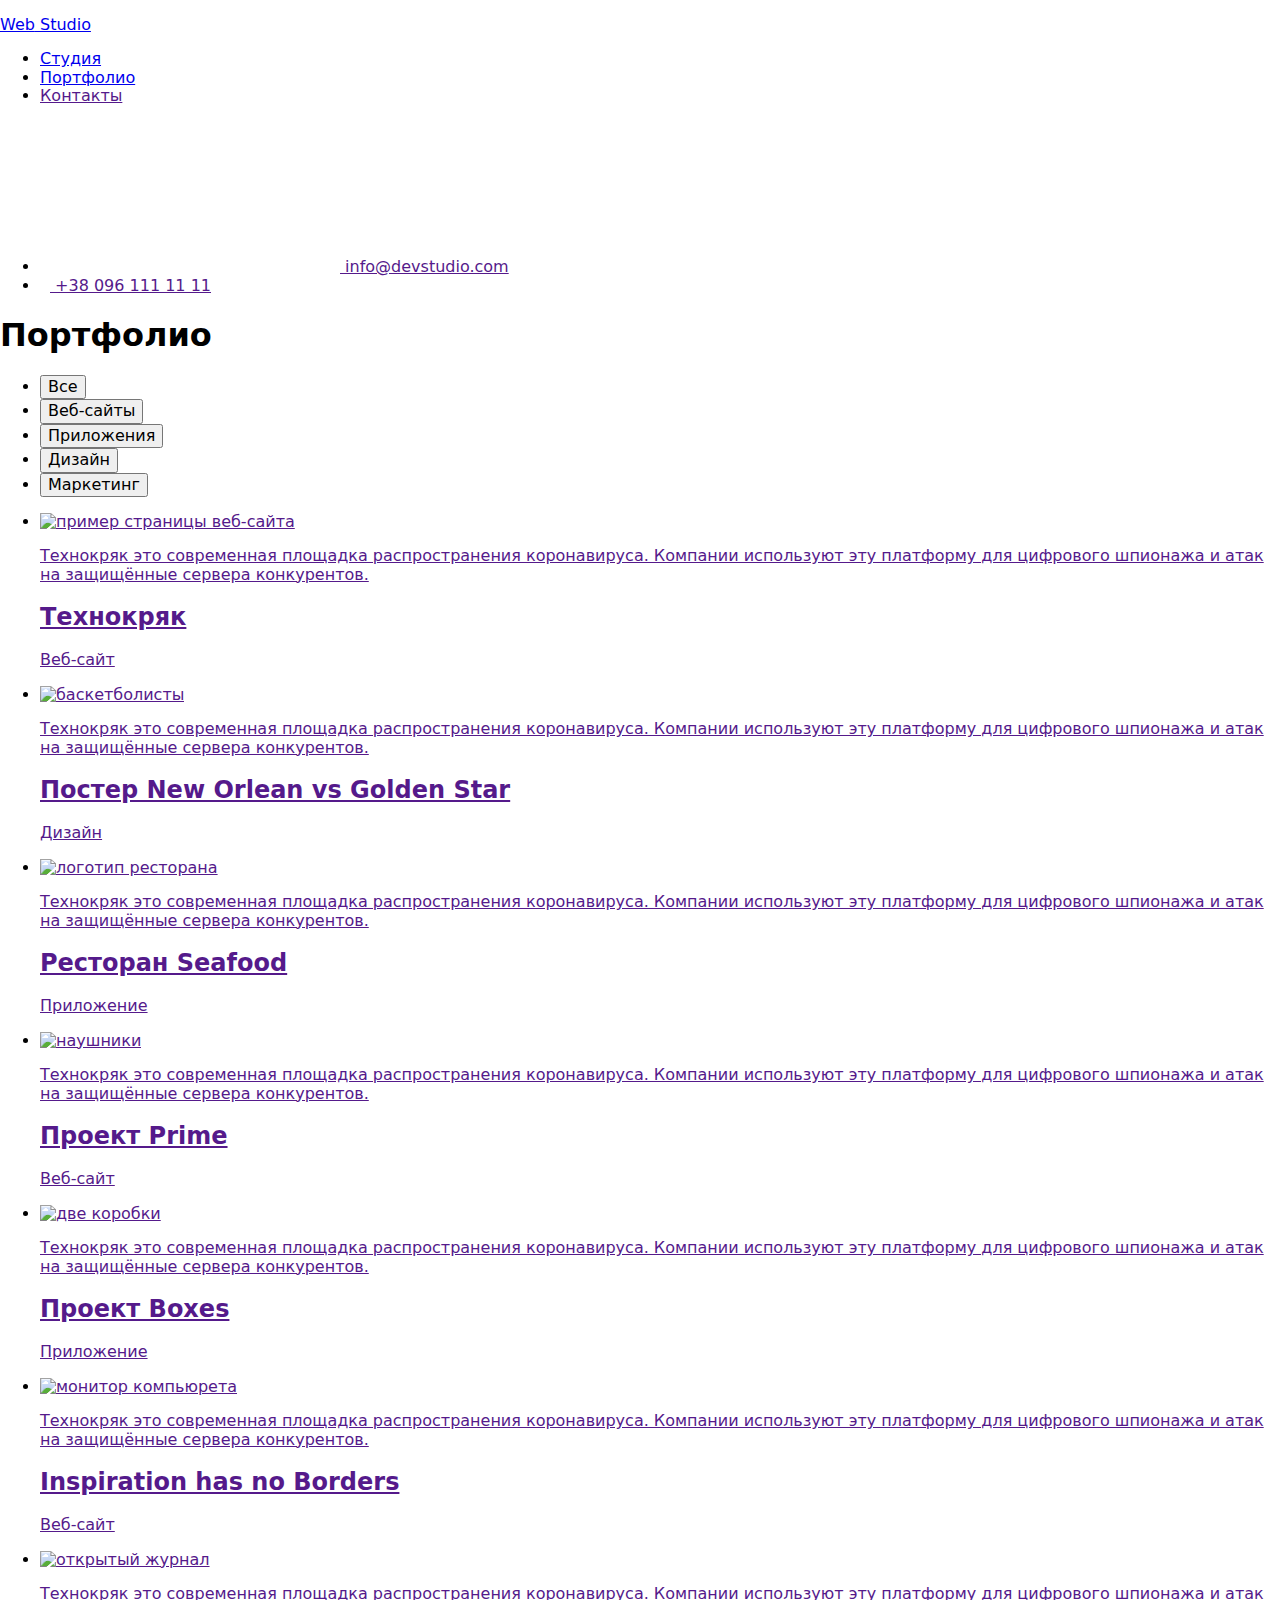
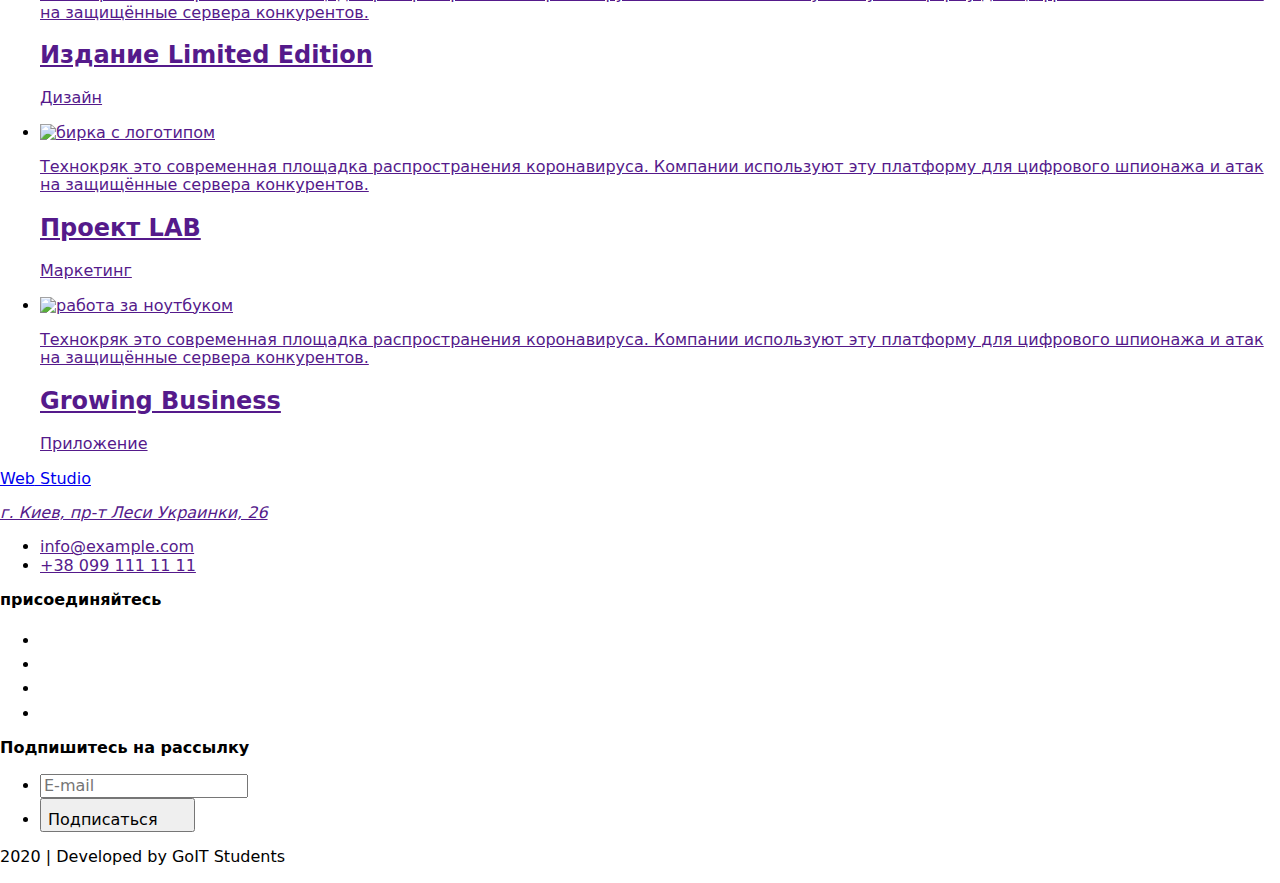
==== portfolio.html @ c58aa024 "Переносит файлы из 6дз в 7дз" ====
<!DOCTYPE html>
<html lang="ru">
  <head>
    <meta charset="UTF-8" />
    <meta name="viewport" content="width=device-width, initial-scale=1.0" />
    <title>Document</title>
    <link
      href="https://fonts.googleapis.com/css2?family=Raleway:wght@700&family=Roboto:wght@400;500;700;900&display=swap"
      rel="stylesheet"
    />
    <link
      rel="stylesheet"
      href="https://cdnjs.cloudflare.com/ajax/libs/modern-normalize/0.6.0/modern-normalize.min.css"
    />
    <link rel="stylesheet" href="./css/styles.css" />
  </head>

  <body>
    <!--Шапка сайта-->
    <header class="page-header">
      <div class="container main-nav">
        <nav class="nav">
          <a href="./" class="logo">
            <p class="logo-words">
              <span class="logo-accent">Web</span> Studio
            </p>
          </a>
          <ul class="site-nav list">
            <li class="item">
              <a href="./index.html" class="link">Студия</a>
            </li>
            <li class="item">
              <a href="./portfolio.html" class="link current">Портфолио</a>
            </li>
            <li class="item"><a href="" class="link">Контакты</a></li>
          </ul>
        </nav>
        <ul class="contacts">
          <li class="item">
            <a href="" class="link">
              <svg class="link-icon">
                <use href="./images/sprite.svg#icon-envelope"></use>
                <desc>электронная почта</desc>
              </svg>
              info@devstudio.com
            </a>
          </li>
          <li class="item">
            <a href="" class="link">
              <svg class="link-icon" width="10" height="14.94">
                <use href="./images/sprite.svg#icon-smartphone"></use>
                <desc>смартфон</desc>
              </svg>
              +38 096 111 11 11
            </a>
          </li>
        </ul>
      </div>
    </header>

    <main>
      <section class="works">
        <div class="container">
          <h1 class="works-title visually-hidden">Портфолио</h1>

          <!--Фильтр-->
          <ul class="button list">
            <li class="button-element">
              <button type="button" class="button primary">Все</button>
            </li>
            <li class="button-element">
              <button type="button" class="button primary">Веб-сайты</button>
            </li>
            <li class="button-element">
              <button type="button" class="button primary">Приложения</button>
            </li>
            <li class="button-element">
              <button type="button" class="button primary">Дизайн</button>
            </li>
            <li class="button-element">
              <button type="button" class="button primary">Маркетинг</button>
            </li>
          </ul>

          <!--Портфолио-->

          <ul class="work-roster list">
            <li class="item shadow">
              <a href="" class="portfolio style">
                <div class="overlay-hover">
                  <img
                    class="img"
                    src="./images/img-one.jpg"
                    alt="пример страницы веб-сайта"
                  />
                  <p class="text-hover">
                    Технокряк это современная площадка распространения
                    коронавируса. Компании используют эту платформу для
                    цифрового шпионажа и атак на защищённые сервера конкурентов.
                  </p>
                </div>
                <div class="card">
                  <h2 class="title">Технокряк</h2>
                  <p class="text">
                    Веб-сайт
                  </p>
                </div>
              </a>
            </li>
            <li class="item shadow">
              <a href="" class="portfolio style">
                <div class="overlay-hover">
                  <img
                    class="img"
                    src="./images/star.jpg"
                    alt="баскетболисты"
                  />
                  <p class="text-hover information">
                    Технокряк это современная площадка распространения
                    коронавируса. Компании используют эту платформу для
                    цифрового шпионажа и атак на защищённые сервера конкурентов.
                  </p>
                </div>
                <div class="card">
                  <h2 class="title">Постер New Orlean vs Golden Star</h2>
                  <p class="text">
                    Дизайн
                  </p>
                </div>
              </a>
            </li>
            <li class="item shadow">
              <a href="" class="portfolio style">
                <div class="overlay-hover">
                  <img
                    class="img"
                    src="./images/seafood.jpg"
                    alt="логотип ресторана"
                  />
                  <p class="text-hover information">
                    Технокряк это современная площадка распространения
                    коронавируса. Компании используют эту платформу для
                    цифрового шпионажа и атак на защищённые сервера конкурентов.
                  </p>
                </div>
                <div class="card">
                  <h2 class="title">Ресторан Seafood</h2>
                  <p class="text">
                    Приложение
                  </p>
                </div>
              </a>
            </li>
            <li class="item shadow">
              <a href="" class="portfolio style">
                <div class="overlay-hover">
                  <img class="img" src="./images/prime.jpg" alt="наушники" />
                  <p class="text-hover information">
                    Технокряк это современная площадка распространения
                    коронавируса. Компании используют эту платформу для
                    цифрового шпионажа и атак на защищённые сервера конкурентов.
                  </p>
                </div>
                <div class="card">
                  <h2 class="title">Проект Prime</h2>
                  <p class="text">
                    Веб-сайт
                  </p>
                </div>
              </a>
            </li>
            <li class="item shadow">
              <a href="" class="portfolio style">
                <div class="overlay-hover">
                  <img class="img" src="./images/boxes.jpg" alt="две коробки" />
                  <p class="text-hover information">
                    Технокряк это современная площадка распространения
                    коронавируса. Компании используют эту платформу для
                    цифрового шпионажа и атак на защищённые сервера конкурентов.
                  </p>
                </div>
                <div class="card">
                  <h2 class="title">Проект Boxes</h2>
                  <p class="text">
                    Приложение
                  </p>
                </div>
              </a>
            </li>
            <li class="item shadow">
              <a href="" class="portfolio style">
                <div class="overlay-hover">
                  <img
                    class="img"
                    src="./images/borders.jpg"
                    alt="монитор компьюрета"
                  />
                  <p class="text-hover information">
                    Технокряк это современная площадка распространения
                    коронавируса. Компании используют эту платформу для
                    цифрового шпионажа и атак на защищённые сервера конкурентов.
                  </p>
                </div>
                <div class="card">
                  <h2 class="title">Inspiration has no Borders</h2>
                  <p class="text">
                    Веб-сайт
                  </p>
                </div>
              </a>
            </li>
            <li class="item shadow">
              <a href="" class="portfolio style">
                <div class="overlay-hover">
                  <img
                    class="img"
                    src="./images/limited-edition.jpg"
                    alt="открытый журнал"
                  />
                  <p class="text-hover information">
                    Технокряк это современная площадка распространения
                    коронавируса. Компании используют эту платформу для
                    цифрового шпионажа и атак на защищённые сервера конкурентов.
                  </p>
                </div>
                <div class="card">
                  <h2 class="title">Издание Limited Edition</h2>
                  <p class="text">
                    Дизайн
                  </p>
                </div>
              </a>
            </li>
            <li class="item shadow">
              <a href="" class="portfolio style">
                <div class="overlay-hover">
                  <img
                    class="img"
                    src="./images/lab.jpg"
                    alt="бирка с логотипом"
                  />
                  <p class="text-hover information">
                    Технокряк это современная площадка распространения
                    коронавируса. Компании используют эту платформу для
                    цифрового шпионажа и атак на защищённые сервера конкурентов.
                  </p>
                </div>
                <div class="card">
                  <h2 class="title">Проект LAB</h2>
                  <p class="text">
                    Маркетинг
                  </p>
                </div>
              </a>
            </li>
            <li class="item shadow">
              <a href="" class="portfolio style">
                <div class="overlay-hover">
                  <img
                    class="img"
                    src="./images/growing-business.jpg"
                    alt="работа за ноутбуком"
                  />
                  <p class="text-hover information">
                    Технокряк это современная площадка распространения
                    коронавируса. Компании используют эту платформу для
                    цифрового шпионажа и атак на защищённые сервера конкурентов.
                  </p>
                </div>
                <div class="card">
                  <h2 class="title">Growing Business</h2>
                  <p class="text">
                    Приложение
                  </p>
                </div>
              </a>
            </li>
          </ul>
        </div>
      </section>
    </main>

    <!--Футер-->
    <!--Футер-->
    <footer class="footer">
      <div class="container">
        <div class="main-footer">
          <div>
            <a href="/" class="footer-logo hover">
              <p class="footer-words"><span class="accent">Web</span> Studio</p>
            </a>

            <address class="address">
              <a href="" class="address-list"
                >г. Киев, пр-т Леси Украинки, 26 <br />
              </a>
            </address>
            <ul class="address-link">
              <li>
                <a href="" class="address-contact">info@example.com</a>
              </li>
              <li>
                <a href="" class="address-contact">+38 099 111 11 11</a>
              </li>
            </ul>
          </div>
          <div class="">
            <div class="subscription-hover">
              <b class="subscription hover">присоединяйтесь</b>
            </div>
            <ul class="list main-network">
              <li class="network">
                <a
                  href=""
                  class="item item-icon"
                  aria-label="Ссылка на Instagram"
                >
                  <svg width="20" height="20" class="icon-color">
                    <use href="./images/sprite.svg#icon-instagram-2"></use>
                    <desc>инстаграм</desc>
                  </svg>
                </a>
              </li>
              <li class="network">
                <a
                  href=""
                  class="item item-icon"
                  aria-label="Ссылка на Twitter"
                >
                  <svg width="20" height="20" class="icon-color">
                    <use href="./images/sprite.svg#icon-twitter-1"></use>
                    <desc>твиттер</desc>
                  </svg>
                </a>
              </li>
              <li class="network">
                <a
                  href=""
                  class="item item-icon"
                  aria-label="Ссылка на Facebook"
                >
                  <svg width="20" height="20" class="icon-color">
                    <use href="./images/sprite.svg#icon-facebook-1"></use>
                    <desc>фейсбук</desc>
                  </svg>
                </a>
              </li>
              <li class="network">
                <a
                  href=""
                  class="item item-icon"
                  aria-label="Ссылка на LinkedIn"
                >
                  <svg width="20" height="20" class="icon-color">
                    <use href="./images/sprite.svg#icon-linkedin-1"></use>
                    <desc lang="en">LinkedIn</desc>
                  </svg>
                </a>
              </li>
            </ul>
          </div>
          <div class="footer-contacts">
            <b class="subscription hover">Подпишитесь на рассылку</b>
            <form autocomplete="off">
              <ul class="submit-list">
                <li class="submit-element">
                  <input
                    class="submit-mail"
                    id="mail"
                    type="email"
                    name="mail"
                    placeholder="E-mail"
                  />
                </li>
                <li>
                  <button class="submit submit-button" type="submit">
                    Подписаться
                    <svg width="24" height="24" class="">
                      <use href="./images/sprite.svg#icon-icon-send"></use>
                    </svg>
                  </button>
                </li>
              </ul>
            </form>
          </div>
        </div>
        <p class="developed container">2020 | Developed by GoIT Students</p>
      </div>
    </footer>
  </body>
</html>
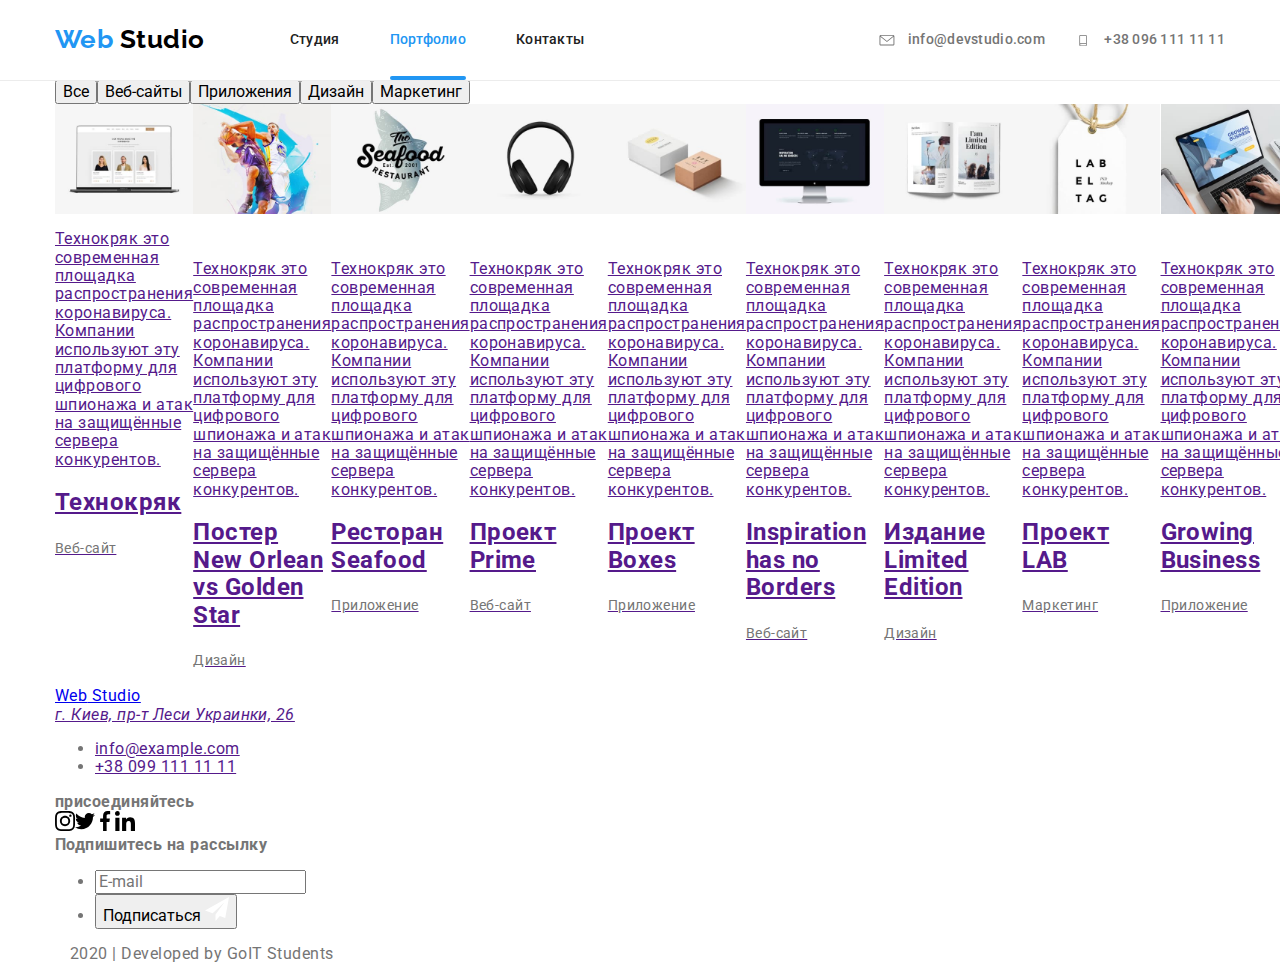
==== commit a4aa9566: "Вносит правки по стилям" ====
--- a/portfolio.html
+++ b/portfolio.html
@@ -12,7 +12,7 @@
       rel="stylesheet"
       href="https://cdnjs.cloudflare.com/ajax/libs/modern-normalize/0.6.0/modern-normalize.min.css"
     />
-    <link rel="stylesheet" href="./css/styles.css" />
+    <link rel="stylesheet" href="./css/main.min.css" />
   </head>
 
   <body>
--- a/css/main.min.css
+++ b/css/main.min.css
@@ -0,0 +1,2 @@
+.visually-hidden{position:absolute;width:1px;height:1px;margin:-1px;border:0px;padding:0px;clip:rect(0 0 0 0);overflow:hidden}.list{display:-webkit-box;display:-ms-flexbox;display:flex;padding:0;margin:0;list-style:none}.logo-words,.footer-words{margin-top:0px;margin-bottom:0px}.img,.img-list,.img-team{display:block;max-width:100%;height:auto}.element{width:270px}.element+.element{margin-left:30px}.shadow-box{-webkit-box-shadow:0px 2px 1px rgba(0,0,0,0.2),0px 1px 1px rgba(0,0,0,0.14),0px 1px 3px rgba(0,0,0,0.12);box-shadow:0px 2px 1px rgba(0,0,0,0.2),0px 1px 1px rgba(0,0,0,0.14),0px 1px 3px rgba(0,0,0,0.12)}body{color:#757575;background-color:#fff;font-family:Roboto, sans-serif;letter-spacing:0.03em;padding-top:80px}.container{width:1200px;padding-left:15px;padding-right:15px;margin:0 auto}.page-header{position:fixed;width:100%;top:0;left:0;background-color:#fff;border-bottom:1px solid #ececec;z-index:100}.main-nav{display:-webkit-box;display:-ms-flexbox;display:flex;-webkit-box-align:center;-ms-flex-align:center;align-items:center}.nav{display:-webkit-box;display:-ms-flexbox;display:flex}.logo{display:block;padding-top:24px;padding-bottom:25px;margin-top:0px;margin-bottom:0px;color:#000000;font-family:Raleway, sans-serif;font-weight:700;font-size:26px;line-height:1.18;text-decoration:none;-webkit-transition:color 250ms cubic-bezier(0.4, 0, 0.2, 1);transition:color 250ms cubic-bezier(0.4, 0, 0.2, 1)}.logo:hover,.logo:focus{color:#2196f3}.logo-accent{color:#2196f3}.contacts{display:-webkit-box;display:-ms-flexbox;display:flex;padding:0;list-style:none;margin-left:auto;margin-top:0;margin-bottom:0;font-weight:500;font-size:14px;line-height:1.14}.contacts .item+.item{margin-left:30px}.contacts .link{display:block;padding-top:32px;padding-bottom:32px;color:#757575;letter-spacing:0.02em;text-decoration:none;-webkit-transition:color 250ms cubic-bezier(0.4, 0, 0.2, 1);transition:color 250ms cubic-bezier(0.4, 0, 0.2, 1)}.contacts .link:hover,.contacts .link:focus{color:#2196f3}.link-icon{width:16px;height:11.2px}.link .link-icon{fill:currentColor;margin-right:10px;vertical-align:middle;-webkit-transition:fill 250ms cubic-bezier(0.4, 0, 0.2, 1);transition:fill 250ms cubic-bezier(0.4, 0, 0.2, 1)}.link .link-icon:hover .link-icon{fill:#2196f3}.nav .site-nav{padding-left:85px}.nav .site-nav{display:-webkit-box;display:-ms-flexbox;display:flex;font-weight:500;font-size:14px;line-height:1.14;text-decoration:none}.site-nav .item+.item{margin-left:50px}.site-nav .link{display:block;padding-top:32px;padding-bottom:32px;color:#212121;letter-spacing:0.02em;text-decoration:none;-webkit-transition:color 250ms cubic-bezier(0.4, 0, 0.2, 1);transition:color 250ms cubic-bezier(0.4, 0, 0.2, 1)}.site-nav .link:hover,.site-nav .link:focus{color:#2196f3}.site-nav .link.current{color:#2196f3}.site-nav .current{position:relative}.site-nav .current::after{content:'';position:absolute;bottom:0;left:0;width:100%;height:4px;background:#2196f3;border-radius:2px}.hero{text-align:center}.hero-container{padding-top:200px;padding-bottom:200px}.overlay{margin-left:auto;margin-right:auto;height:600px;max-width:1600px;background-color:#2f303a;background-image:-webkit-gradient(linear, left top, right top, from(rgba(47,48,58,0.8)), to(rgba(47,48,58,0.8))),url(../images/header.jpg);background-image:linear-gradient(to right, rgba(47,48,58,0.8), rgba(47,48,58,0.8)),url(../images/header.jpg);background-size:cover;background-position:center;background-repeat:no-repeat}.hero-title{margin:0px;padding-bottom:30px;color:#fff;letter-spacing:0.06em;font-weight:900;font-size:44px;line-height:1.36;text-transform:uppercase}.section{padding-top:94px;padding-bottom:94px}.section-title{margin-top:0px;margin-bottom:50px;color:#212121;font-weight:700;font-size:36px;line-height:1.16;text-align:center}.font{font-weight:700;font-size:14px;line-height:1.14;text-transform:uppercase}.feature-list .title{color:#212121;font-weight:700;font-size:14px;line-height:1.14;text-transform:uppercase}.feature-list{display:-webkit-box;display:-ms-flexbox;display:flex}.feature-list .text{margin-top:0px;margin-bottom:0px}.feature-list .title,.team-list .title{margin-top:0px;margin-bottom:10px}.text{font-size:14px;line-height:1.7;font-family:Roboto;font-weight:400;letter-spacing:0.03em;color:#757575}.advantages{display:-webkit-box;display:-ms-flexbox;display:flex;margin-bottom:30px;-webkit-box-pack:center;-ms-flex-pack:center;justify-content:center;-webkit-box-align:center;-ms-flex-align:center;align-items:center;height:120px;background:#f5f4fa;border-radius:4px}.information{padding-top:30px}.work-list,.team-list{display:-webkit-box;display:-ms-flexbox;display:flex}.work-list .title{margin-top:0px;margin-bottom:0px;background:rgba(47,48,58,0.8);color:#fff;font-weight:700;font-size:14px;line-height:1.14;text-align:center;text-transform:uppercase}.activity{position:relative;width:370px}.working{position:absolute;bottom:0;width:100%;padding:27px 0px 27px 0px}
+/*# sourceMappingURL=main.min.css.map */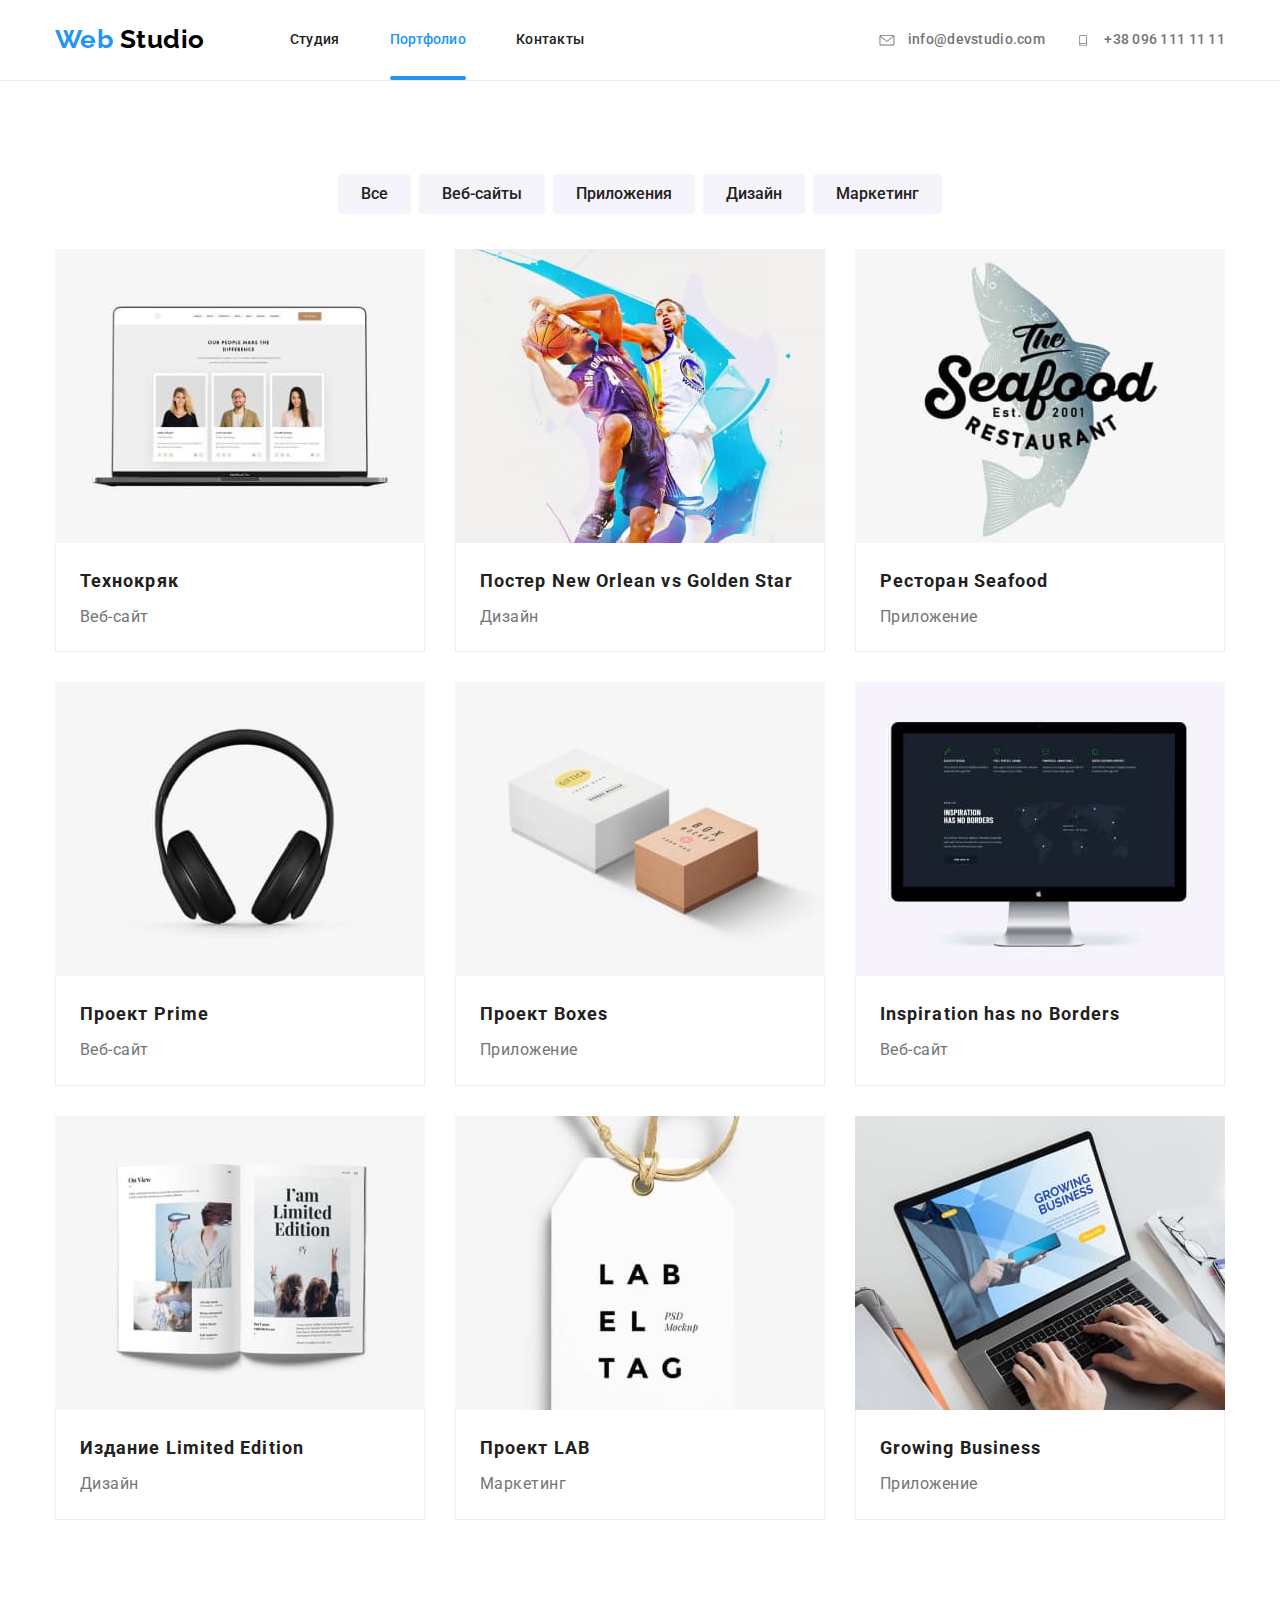
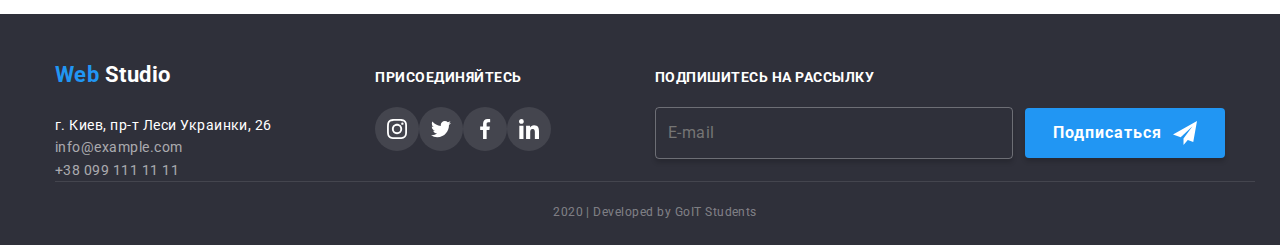
==== commit d367c140: "Создает в sass папки и файлы" ====
--- a/portfolio.html
+++ b/portfolio.html
@@ -12,7 +12,7 @@
       rel="stylesheet"
       href="https://cdnjs.cloudflare.com/ajax/libs/modern-normalize/0.6.0/modern-normalize.min.css"
     />
-    <link rel="stylesheet" href="./css/main.min.css" />
+    <link rel="stylesheet" href="./css/portfolio.min.css" />
   </head>
 
   <body>
--- a/css/portfolio.min.css
+++ b/css/portfolio.min.css
@@ -0,0 +1,2 @@
+.visually-hidden{position:absolute;width:1px;height:1px;margin:-1px;border:0px;padding:0px;clip:rect(0 0 0 0);overflow:hidden}.list{display:-webkit-box;display:-ms-flexbox;display:flex;padding:0;margin:0;list-style:none}.logo-words,.footer-words{margin-top:0px;margin-bottom:0px}.img,.img-list,.img-team{display:block;max-width:100%;height:auto}.element{width:270px}.element+.element{margin-left:30px}.shadow-box{-webkit-box-shadow:0px 2px 1px rgba(0,0,0,0.2),0px 1px 1px rgba(0,0,0,0.14),0px 1px 3px rgba(0,0,0,0.12);box-shadow:0px 2px 1px rgba(0,0,0,0.2),0px 1px 1px rgba(0,0,0,0.14),0px 1px 3px rgba(0,0,0,0.12)}body{color:#757575;background-color:#fff;font-family:Roboto, sans-serif;letter-spacing:0.03em;padding-top:80px}.container{width:1200px;padding-left:15px;padding-right:15px;margin:0 auto}.backdrop{position:fixed;z-index:100;top:0;left:0;width:100%;height:100%;background-color:rgba(0,0,0,0.2);opacity:1;-webkit-transition:opacity 250ms cubic-bezier(0.4, 0, 0.2, 1);transition:opacity 250ms cubic-bezier(0.4, 0, 0.2, 1)}.backdrop.is-hidden{opacity:0;pointer-events:none}.backdrop.is-hidden .modal{-webkit-transform:translate(-50%, -50%) scale(0.9);transform:translate(-50%, -50%) scale(0.9)}.modal{position:absolute;left:50%;top:50%;-webkit-transform:translate(-50%, -50%) scale(1);transform:translate(-50%, -50%) scale(1);min-width:528px;min-height:581px;background:#fff;-webkit-box-shadow:0px 2px 1px rgba(0,0,0,0.2),0px 1px 1px rgba(0,0,0,0.14),0px 1px 3px rgba(0,0,0,0.12);box-shadow:0px 2px 1px rgba(0,0,0,0.2),0px 1px 1px rgba(0,0,0,0.14),0px 1px 3px rgba(0,0,0,0.12);border-radius:4px}.modal-text{margin-top:0;margin-bottom:30px;font-family:Roboto;font-weight:700;font-size:20px;line-height:1.15;text-align:center;letter-spacing:0.03em;color:#212121}.form{width:528px;padding:40px;margin-left:auto;margin-right:auto;text-align:center}.form-field{position:relative;display:-webkit-box;display:-ms-flexbox;display:flex;-webkit-box-orient:vertical;-webkit-box-direction:normal;-ms-flex-direction:column;flex-direction:column;margin-bottom:28px}.form-comment{display:-webkit-box;display:-ms-flexbox;display:flex;-webkit-box-orient:vertical;-webkit-box-direction:normal;-ms-flex-direction:column;flex-direction:column;margin-bottom:20px}.form-lable{position:absolute;top:50%;left:42px;-webkit-transform:translateY(-50%);transform:translateY(-50%);margin-bottom:4px;-webkit-transition:-webkit-transform 250ms cubic-bezier(0.4, 0, 0.2, 1);transition:-webkit-transform 250ms cubic-bezier(0.4, 0, 0.2, 1);transition:transform 250ms cubic-bezier(0.4, 0, 0.2, 1);transition:transform 250ms cubic-bezier(0.4, 0, 0.2, 1), -webkit-transform 250ms cubic-bezier(0.4, 0, 0.2, 1)}.form-input{margin:0;padding-top:11px;padding-right:16px;padding-left:42px;padding-bottom:11px;border:1px solid rgba(33,33,33,0.2);border-radius:4px}.form-input:focus{border:1px solid #2196f3}.form-input:focus+.form-lable,.form-input:not(:placeholder-shown)+.form-lable{-webkit-transform:translateY(-50px);transform:translateY(-50px);left:16px;color:#2196f3}.form-icon{display:inline-block;position:absolute;top:50%;left:16px;-webkit-transform:translateY(-50%);transform:translateY(-50%);fill:#000000}.form-input:focus ~ .form-icon{fill:#2196f3}textarea{resize:none;padding:12px 16px;border:1px solid rgba(33,33,33,0.2);border-radius:4px}.lable{display:-webkit-box;display:-ms-flexbox;display:flex;-webkit-box-pack:center;-ms-flex-pack:center;justify-content:center;-webkit-box-align:center;-ms-flex-align:center;align-items:center;margin-bottom:30px;font-family:Roboto;font-weight:400;font-size:14px;line-height:1.71;letter-spacing:0.03em;color:#757575}.checkbox{position:absolute;width:1px;height:1px;margin:-1px;border:0px;padding:0px;clip:rect(0 0 0 0);overflow:hidden}.checkbox-icon{display:block;margin-right:8.48px;width:15px;height:15px;border:2px solid #000000;border-radius:4px;-webkit-box-shadow:0px 4px 4px rgba(0,0,0,0.25);box-shadow:0px 4px 4px rgba(0,0,0,0.25);-webkit-transition:border-color 250ms cubic-bezier(0.4, 0, 0.2, 1);transition:border-color 250ms cubic-bezier(0.4, 0, 0.2, 1)}.checkbox:checked+.checkbox-icon{background-color:#2196f3;border-color:#2196f3;background-image:url(../images/check.svg);background-size:contain;background-origin:border-box}.agreement{margin-right:4px}.agreement-conditions{-webkit-text-decoration-line:underline;text-decoration-line:underline;color:#2196f3}.submit{padding-top:10px;padding-bottom:10px;padding-right:55px;padding-left:56px;border:#2196f3;-webkit-box-align:center;-ms-flex-align:center;align-items:center;text-align:center;width:200px;height:50px;font-family:Roboto;font-weight:700;font-size:16px;line-height:1.87;letter-spacing:0.06em;color:#fff;background:#2196f3;-webkit-box-shadow:0px 4px 4px rgba(0,0,0,0.15);box-shadow:0px 4px 4px rgba(0,0,0,0.15);border-radius:4px;cursor:pointer}.submit-button{display:-webkit-box;display:-ms-flexbox;display:flex;padding-right:28px;padding-left:28px;-webkit-box-pack:justify;-ms-flex-pack:justify;justify-content:space-between;min-width:200px;cursor:pointer}.close{position:absolute;display:-webkit-box;display:-ms-flexbox;display:flex;-webkit-box-align:center;-ms-flex-align:center;align-items:center;-webkit-box-pack:center;-ms-flex-pack:center;justify-content:center;cursor:pointer;top:-10px;right:-10px;padding:0;border:0;width:30px;height:30px;background-color:#fff;border-radius:50%;-webkit-box-shadow:0px 2px 1px rgba(0,0,0,0.2),0px 1px 1px rgba(0,0,0,0.14),0px 1px 3px rgba(0,0,0,0.12);box-shadow:0px 2px 1px rgba(0,0,0,0.2),0px 1px 1px rgba(0,0,0,0.14),0px 1px 3px rgba(0,0,0,0.12)}.button{display:-webkit-box;display:-ms-flexbox;display:flex;-webkit-box-pack:center;-ms-flex-pack:center;justify-content:center;padding-bottom:34px;border:1px solid transparent;color:#212121;background-color:#fff;font-family:inherit;font-weight:500;font-size:16px;line-height:1.6;text-decoration:none;text-align:center}.button.secondary{display:inline-block;border-radius:4px;padding:10px 32px;min-width:200px;cursor:pointer;color:#fff;background-color:#2196f3;letter-spacing:0.06em;font-weight:700;font-size:16px;line-height:1.88}.button .button-element+.button-element{margin-left:8px}.button.primary{padding:6px 22px;border-radius:4px;min-width:73px;cursor:pointer;color:#212121;background-color:#f5f4fa;-webkit-transition:background-color 250ms cubic-bezier(0.4, 0, 0.2, 1),color 250ms cubic-bezier(0.4, 0, 0.2, 1);transition:background-color 250ms cubic-bezier(0.4, 0, 0.2, 1),color 250ms cubic-bezier(0.4, 0, 0.2, 1)}.button.primary:hover,.button.primary:focus{color:#fff;background-color:#2196f3}.page-header{position:fixed;width:100%;top:0;left:0;background-color:#fff;border-bottom:1px solid #ececec;z-index:100}.main-nav{display:-webkit-box;display:-ms-flexbox;display:flex;-webkit-box-align:center;-ms-flex-align:center;align-items:center}.nav{display:-webkit-box;display:-ms-flexbox;display:flex}.logo{display:block;padding-top:24px;padding-bottom:25px;margin-top:0px;margin-bottom:0px;color:#000000;font-family:Raleway, sans-serif;font-weight:700;font-size:26px;line-height:1.18;text-decoration:none;-webkit-transition:color 250ms cubic-bezier(0.4, 0, 0.2, 1);transition:color 250ms cubic-bezier(0.4, 0, 0.2, 1)}.logo:hover,.logo:focus{color:#2196f3}.logo-accent{color:#2196f3}.contacts{display:-webkit-box;display:-ms-flexbox;display:flex;padding:0;list-style:none;margin-left:auto;margin-top:0;margin-bottom:0;font-weight:500;font-size:14px;line-height:1.14}.contacts .item+.item{margin-left:30px}.contacts .link{display:block;padding-top:32px;padding-bottom:32px;color:#757575;letter-spacing:0.02em;text-decoration:none;-webkit-transition:color 250ms cubic-bezier(0.4, 0, 0.2, 1);transition:color 250ms cubic-bezier(0.4, 0, 0.2, 1)}.contacts .link:hover,.contacts .link:focus{color:#2196f3}.link-icon{width:16px;height:11.2px}.link .link-icon{fill:currentColor;margin-right:10px;vertical-align:middle;-webkit-transition:fill 250ms cubic-bezier(0.4, 0, 0.2, 1);transition:fill 250ms cubic-bezier(0.4, 0, 0.2, 1)}.link .link-icon:hover .link-icon{fill:#2196f3}.nav .site-nav{padding-left:85px}.nav .site-nav{display:-webkit-box;display:-ms-flexbox;display:flex;font-weight:500;font-size:14px;line-height:1.14;text-decoration:none}.site-nav .item+.item{margin-left:50px}.site-nav .link{display:block;padding-top:32px;padding-bottom:32px;color:#212121;letter-spacing:0.02em;text-decoration:none;-webkit-transition:color 250ms cubic-bezier(0.4, 0, 0.2, 1);transition:color 250ms cubic-bezier(0.4, 0, 0.2, 1)}.site-nav .link:hover,.site-nav .link:focus{color:#2196f3}.site-nav .link.current{color:#2196f3}.site-nav .current{position:relative}.site-nav .current::after{content:'';position:absolute;bottom:0;left:0;width:100%;height:4px;background:#2196f3;border-radius:2px}.portfolio{display:block;text-decoration:none}.portfolio:hover .text-hover,.portfolio:focus .text-hover{-webkit-transform:translateY(0);transform:translateY(0);opacity:1}.portfolio:hover .overlay-hover::before,.portfolio:focus .overlay-hover::before{opacity:1;-webkit-transform:translateY(0);transform:translateY(0)}.works{padding-top:93px;padding-bottom:94px}.works-title{margin-top:0px;margin-bottom:0px}.work-roster{-ms-flex-wrap:wrap;flex-wrap:wrap}.work-roster .title{padding-bottom:4px;margin-top:0px;margin-bottom:0px;color:#212121;letter-spacing:0.06em;font-weight:700;font-size:18px;line-height:2}.work-roster .text{margin-top:0px;margin-bottom:0px;color:#757575;font-weight:400;font-size:16px;line-height:1.8}.card{padding:20px 24px;border-right:1px solid #eeeeee;border-left:1px solid #eeeeee;border-bottom:1px solid #eeeeee;background:#ffffff}.work-roster .item{width:370px}.work-roster .item:not(:nth-child(3n)){margin-right:30px}.work-roster .item:not(:nth-last-child(-n+3)){margin-bottom:30px}.overlay-hover{position:relative;overflow:hidden}.overlay-hover::before{display:block;position:absolute;content:'';width:100%;height:100%;opacity:0;background-color:rgba(33,150,243,0.9);-webkit-transform:translateY(100%);transform:translateY(100%);-webkit-transition:-webkit-transform 250ms cubic-bezier(0.4, 0, 0.2, 1);transition:-webkit-transform 250ms cubic-bezier(0.4, 0, 0.2, 1);transition:transform 250ms cubic-bezier(0.4, 0, 0.2, 1);transition:transform 250ms cubic-bezier(0.4, 0, 0.2, 1), -webkit-transform 250ms cubic-bezier(0.4, 0, 0.2, 1)}.overlay-hover:hover::before{opacity:1;-webkit-transform:translateY(0);transform:translateY(0)}.text-hover{position:absolute;top:0;left:0;height:100%;width:100%;margin:0px;padding:63px 24px;opacity:0;-webkit-transform:translateY(100%);transform:translateY(100%);font-family:Roboto;font-weight:400;font-size:18px;line-height:1.55;letter-spacing:0.03em;color:#fff;-webkit-transition:-webkit-transform 250ms cubic-bezier(0.4, 0, 0.2, 1);transition:-webkit-transform 250ms cubic-bezier(0.4, 0, 0.2, 1);transition:transform 250ms cubic-bezier(0.4, 0, 0.2, 1);transition:transform 250ms cubic-bezier(0.4, 0, 0.2, 1), -webkit-transform 250ms cubic-bezier(0.4, 0, 0.2, 1)}.main-footer{padding-top:48px;display:-webkit-box;display:-ms-flexbox;display:flex;-webkit-box-align:baseline;-ms-flex-align:baseline;align-items:baseline;-webkit-box-pack:justify;-ms-flex-pack:justify;justify-content:space-between}.footer{background-color:#2f303a}.footer-logo{margin-bottom:10px;margin-right:171px;color:#fff;font-weight:700;font-size:22px;line-height:1.18;text-decoration:none}.footer-logo .accent{color:#2196f3}.address .address-list{color:#fff;font-style:normal;font-weight:400;font-size:14px;line-height:1.6;text-decoration:none}.address-link{list-style:none;margin-top:0px;margin-bottom:0px;padding-left:0}.address-contact{color:rgba(255,255,255,0.6);font-weight:400;font-size:14px;line-height:1.6;text-decoration:none}.footer-contacts{margin-bottom:21px}.subscription{display:inline-block;margin-bottom:21px;color:#fff;font-weight:700;font-size:14px;line-height:1.14;text-transform:uppercase}.list .item{text-decoration:none}.item-icon{display:-webkit-box;display:-ms-flexbox;display:flex;-webkit-box-align:center;-ms-flex-align:center;align-items:center;-webkit-box-pack:center;-ms-flex-pack:center;justify-content:center;background-color:rgba(255,255,255,0.1);border-radius:50%;width:44px;height:44px;cursor:pointer;-webkit-transition:background-color 250ms cubic-bezier(0.4, 0, 0.2, 1);transition:background-color 250ms cubic-bezier(0.4, 0, 0.2, 1)}.item-icon:hover{background-color:#2196f3}.icon-color{fill:#fff}.developed{margin-top:0px;margin-bottom:0px;padding-top:18px;padding-bottom:21px;color:rgba(255,255,255,0.4);font-weight:400;font-size:12px;line-height:2;text-align:center;border-top:1px solid rgba(255,255,255,0.1)}.submit-list{display:-webkit-box;display:-ms-flexbox;display:flex;-webkit-box-align:center;-ms-flex-align:center;align-items:center;margin:0;padding:0;list-style:none}.submit-element{margin-right:12px}.submit-mail{min-width:358px;font-family:Roboto;font-weight:400;font-size:16px;line-height:1.25;letter-spacing:0.03em;color:rgba(255,255,255,0.6);border:1px solid rgba(255,255,255,0.3);-webkit-box-shadow:0px 4px 4px rgba(0,0,0,0.15);box-shadow:0px 4px 4px rgba(0,0,0,0.15);border-radius:4px;background-color:inherit;padding:15px 12px}
+/*# sourceMappingURL=portfolio.min.css.map */